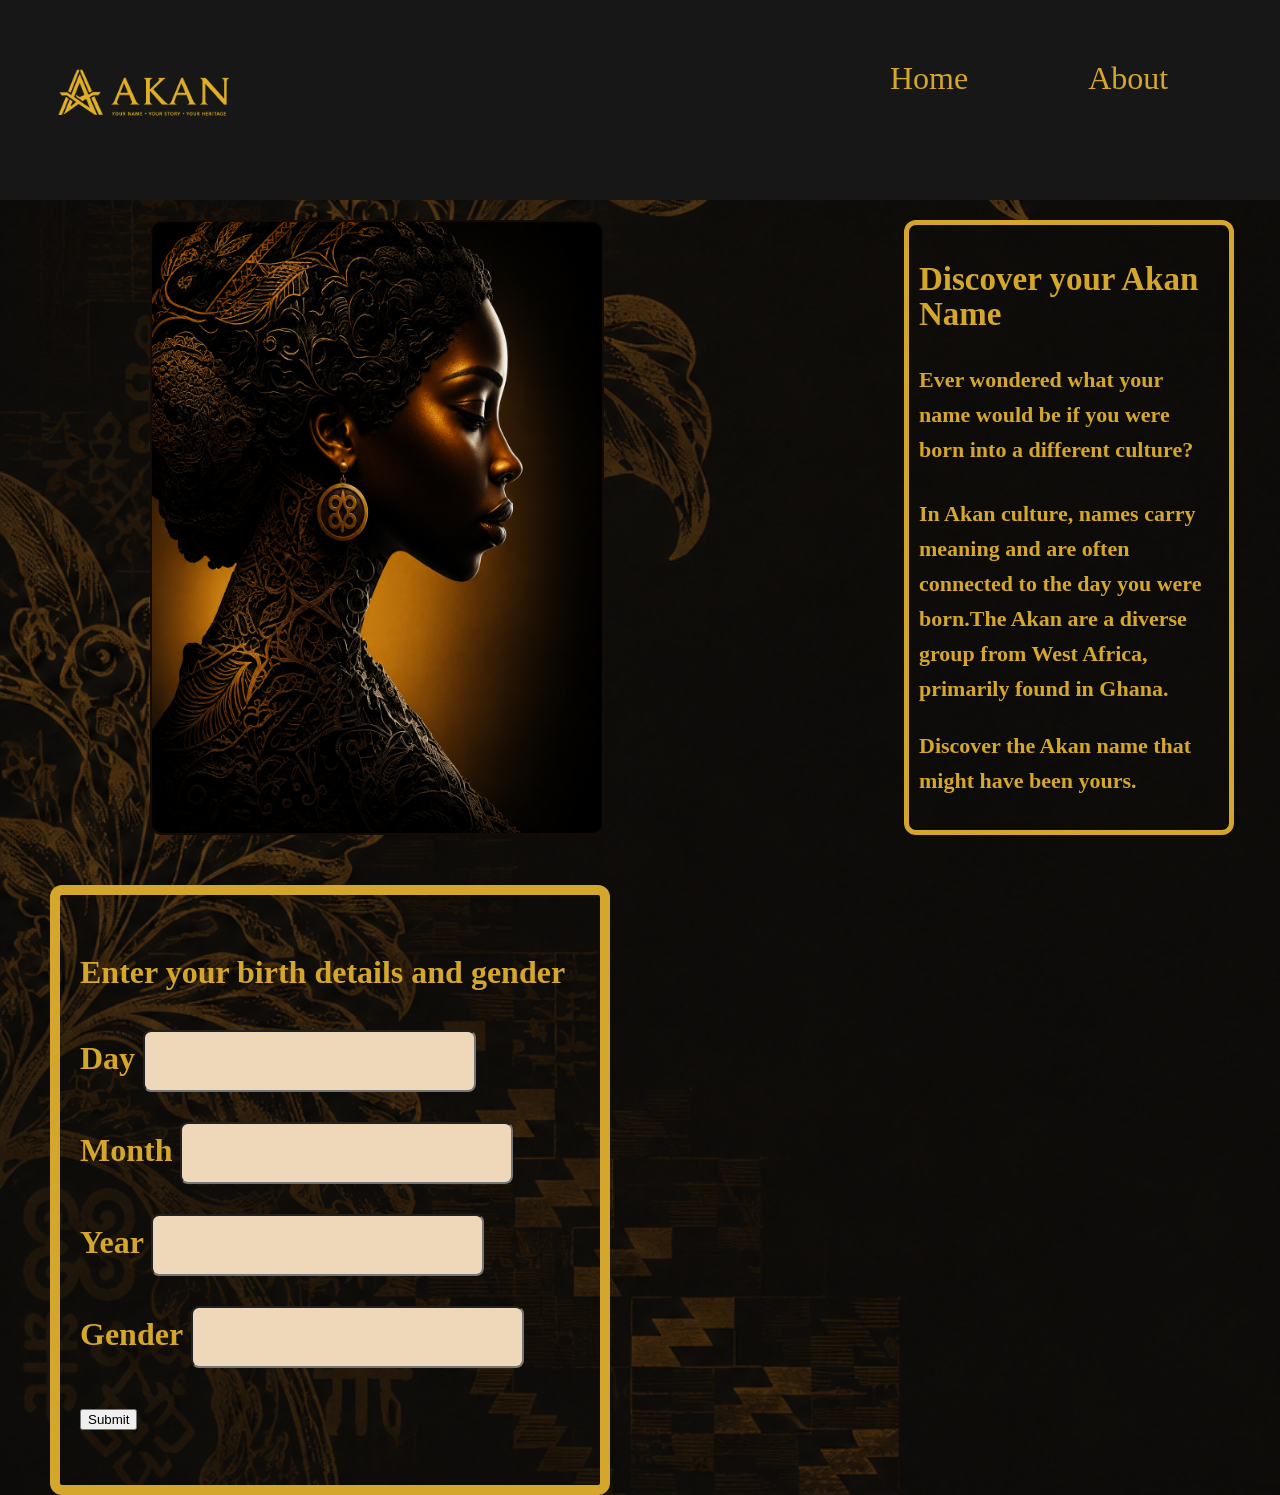
==== index.html @ 56be3c13 "Add Submit button" ====
<!DOCTYPE html>
<html lang="en">
<head>
    <meta charset="UTF-8">
    <meta name="viewport" content="width=device-width, initial-scale=1.0">
    <link rel="stylesheet" href="styles.css">
    <title>Akan Name Generator</title>
</head>
<body>
    <header>
        <nav>
            <img id="logo" src="images/logo.png" alt="akan logo">
            
        <ul id="menu">
        <li ><a href=" " class="menu_item">Home</a></li>
        <li ><a href=" " class="menu_item">About</a></li>
        <li ><a href=" " class="menu_item">Culture</a></li>
        </ul>
        </nav>
    </header>
    <main>
        <section>
            <div id="intro">
            <img id="akanlady" src="images/akanlady.png" alt="akan lady">
            <div id ="welcome">
            <h1>Discover your Akan Name</h1>
            <h4>Ever wondered what your name would be if you were born into a different culture?</h4>
            <p>In Akan culture, names carry meaning and are often connected to the day you were born.The Akan are a diverse group from West Africa, primarily found in Ghana.</p>
            <p>Discover the Akan name that might have been yours.</p>
            </div>
            </div>
        </section>
        <section>
            <div id="form">
                <h4>Enter your birth details and gender</h4>
            <label for="Day">Day  </label>
            <input type="number"> <br> <br>

            <label for="month">Month</label>
            <input type="text"> <br> <br>

            <label for="year">Year </label>
            <input type="number"> <br> <br>

            <label for="Gender">Gender</label>
            <input type="text"> <br><br>

            <button id="btn">Submit</button>
            </div>
        </section>
    </main>
    <footer></footer>
    <script src="index.js"></script>
</body>
</html>
---- styles.css ----
body {
    margin: 0;
    background-image: url("images/background.png");
    background-size: cover;
}

nav {
   display: flex; 
   gap: 550px;
   background-color: #171717;
   height: 200px;
}
#logo {
    width: 300px;
    margin-top: 0;
    padding-top: 0;
}
#menu {
    display: flex;
    list-style: none;
    margin-top: 60px;
    gap: 120px;
    

}
#menu li a{
    text-decoration: none;
    color: #D4A72C;
    font-size: xx-large;
    
}
#menu li a:hover {
    background-color: #D4A72C;
    color: #171717;
    border-radius: 2px;
    padding: 2px;
}
#akanlady {
    width: 450px;
    margin-top: 20px;
    margin-left: 150px;
    border-radius: 12px;
    border: 2px solid #160A06;

}
#intro {
    display: flex;
    gap: 300px;

}
#welcome {
    width: 300px;
    line-height: 35px;
    font-weight: bold;
    font-size: 22px;
    border: 5px solid #D4A72C;
    border-radius: 12px;
    margin-top: 20px;
    padding: 10px;
    color: #D4A72C;

}
#form {
    line-height: 30px;
    margin-top: 50px;
    border: 10px solid #D4A72C;
    border-radius: 12px;
    width: 500px;
    height: 550px;
    font-size: xx-large;
    color: #D4A72C;
    padding: 20px;
    font-weight: bold;
    margin-left: 50px;
}
#form input {
background-color: #eed8b9;
padding: 15px;
border-radius: 8px;
color: #171717;
font-size: 24px;
}
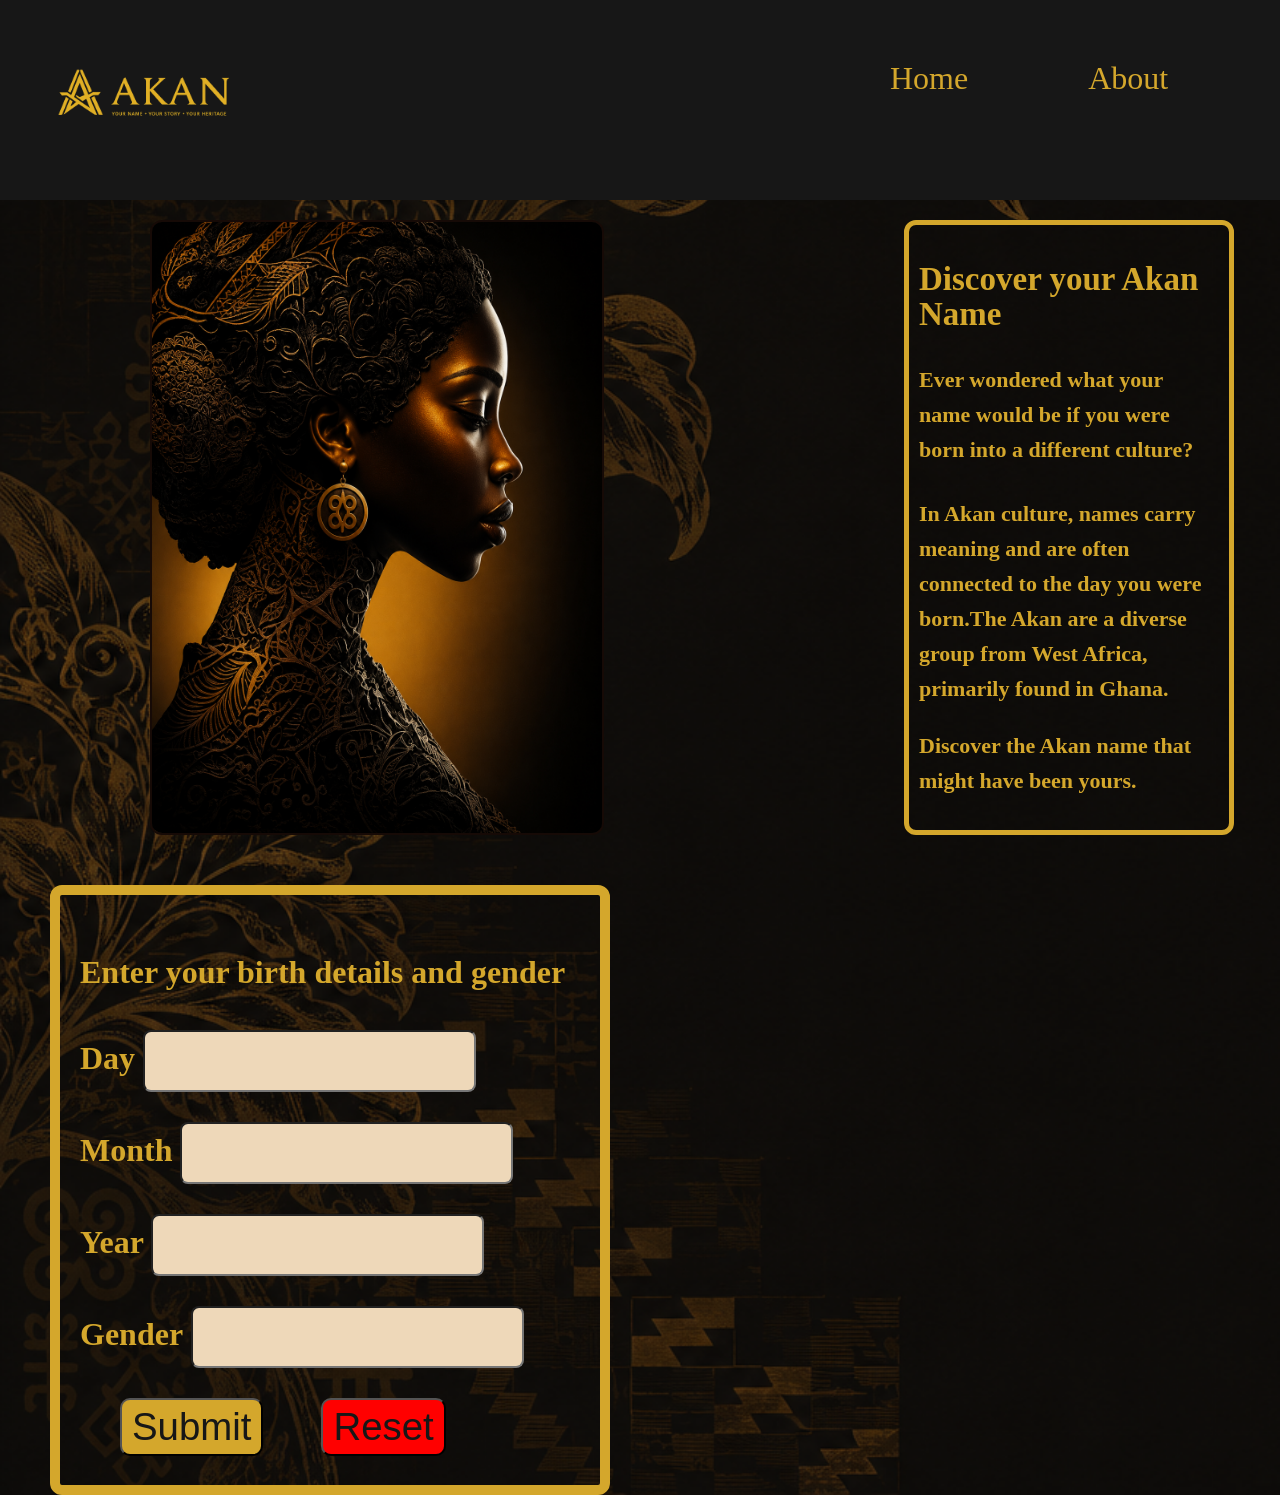
==== commit 9c4c8f2b: "Add reset button" ====
--- a/index.html
+++ b/index.html
@@ -45,7 +45,8 @@
             <label for="Gender">Gender</label>
             <input type="text"> <br><br>
 
-            <button id="btn">Submit</button>
+            <button id="Submit">Submit</button>
+            <button id="Reset">Reset</button>
             </div>
         </section>
     </main>
--- a/styles.css
+++ b/styles.css
@@ -81,7 +81,42 @@
 font-size: 24px;
 }
     
-    
+#Submit {
+    padding:5px 10px;
+    font-size: larger;
+    border-radius: 10px;
+    color: #171717;
+    background-color: #D4A72C;
+    margin-left: 40px;
+}   
+#Reset {
+    padding:5px 10px;
+    font-size: larger;
+    border-radius: 10px;
+    color: #171717;
+    background-color: red;
+    margin-left: 50px;
+    
+}
+
+
+
+
+
+
+
+
+
+
+
+
+
+
+
+
+
+
+}
     
     
     
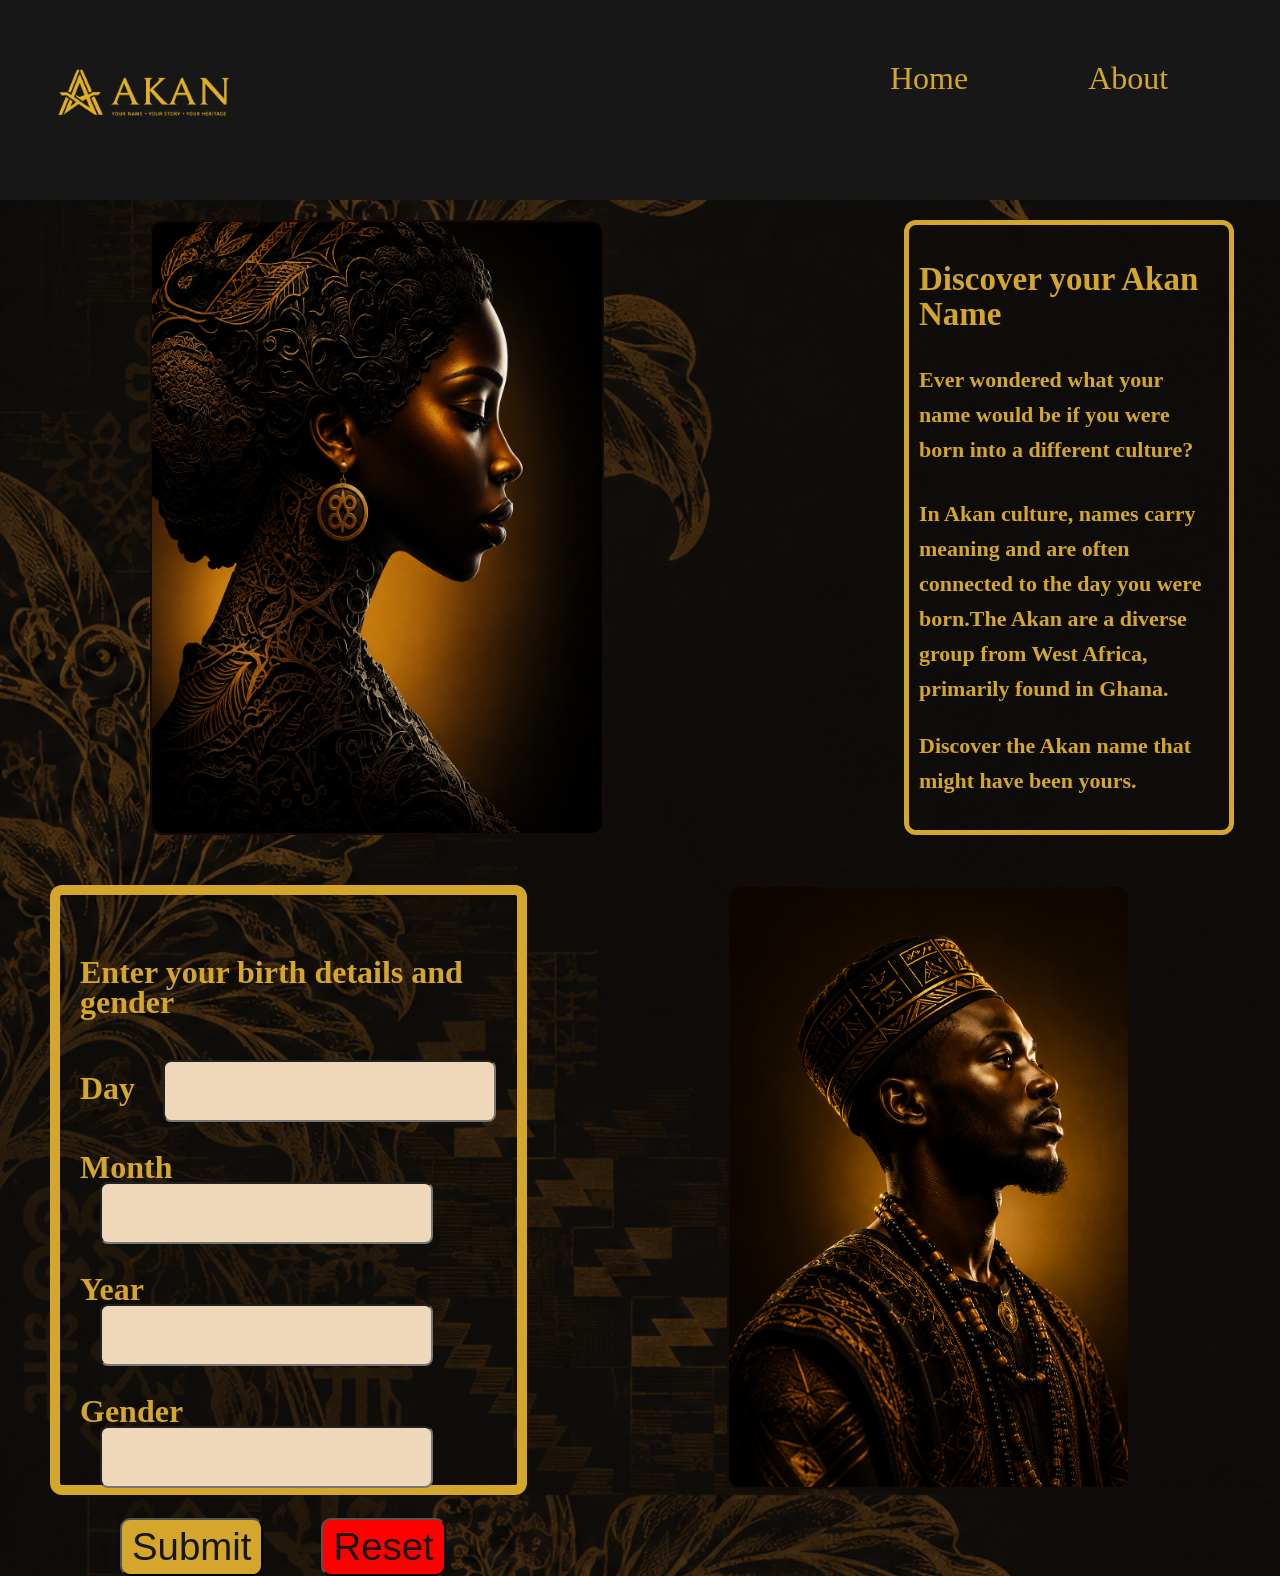
==== commit ef2f19e5: "Update form using CSS" ====
--- a/index.html
+++ b/index.html
@@ -31,6 +31,7 @@
             </div>
         </section>
         <section>
+            <div id = hero>
             <div id="form">
                 <h4>Enter your birth details and gender</h4>
             <label for="Day">Day  </label>
@@ -48,6 +49,8 @@
             <button id="Submit">Submit</button>
             <button id="Reset">Reset</button>
             </div>
+            <img id="akanman" src="images/akanman.png" alt="akan man">
+            </div>
         </section>
     </main>
     <footer></footer>
--- a/styles.css
+++ b/styles.css
@@ -41,6 +41,14 @@
     margin-left: 150px;
     border-radius: 12px;
     border: 2px solid #160A06;
+}
+#akanman {
+    width: 450px;
+    margin-top: 50px;
+    margin-right: 150px;
+    border-radius: 12px;
+    border: 2px solid #160A06;
+    height: 600px;
 
 }
 #intro {
@@ -79,6 +87,7 @@
 border-radius: 8px;
 color: #171717;
 font-size: 24px;
+margin-left: 20px;
 }
     
 #Submit {
@@ -98,6 +107,10 @@
     margin-left: 50px;
     
 }
+#hero {
+    display: flex;
+    gap: 200px;
+}
 
 
 
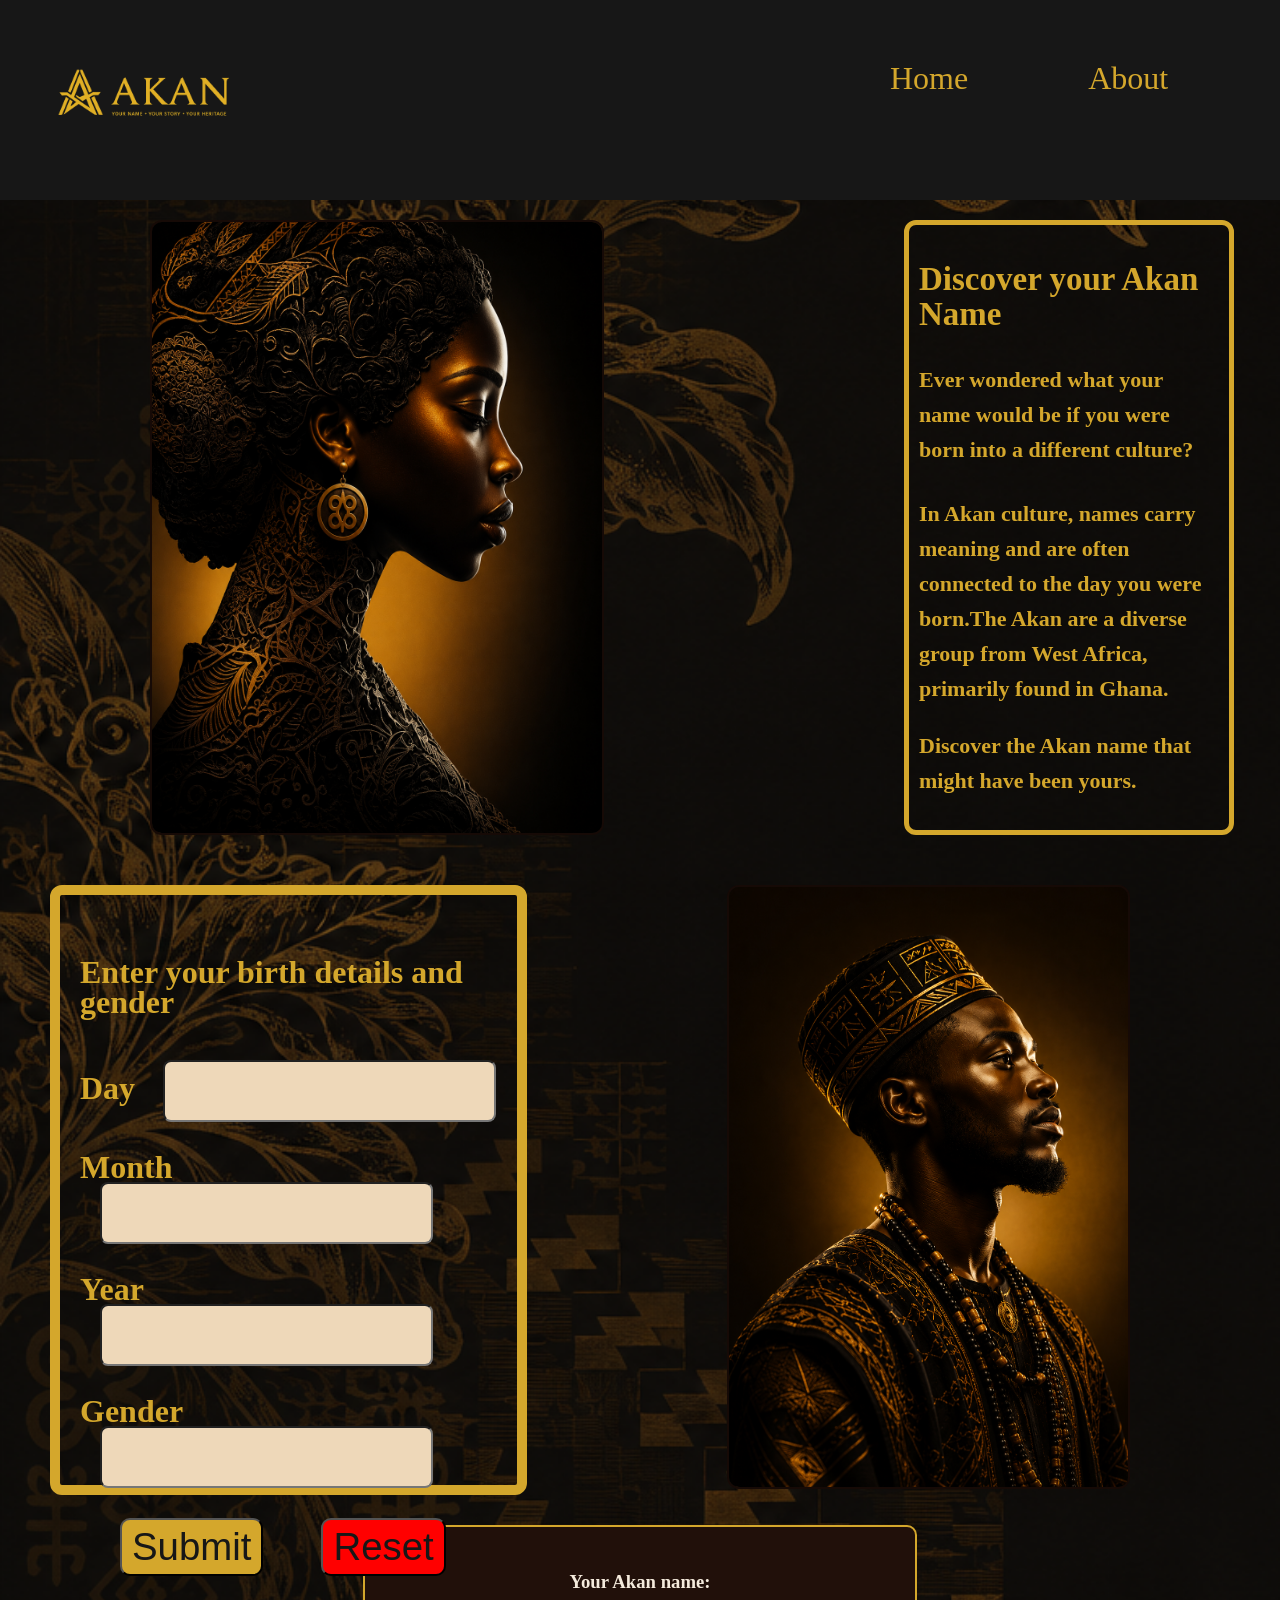
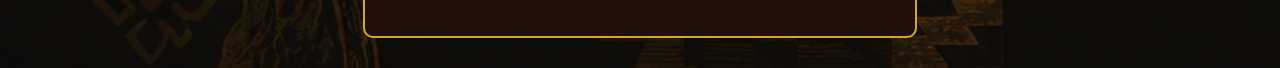
==== commit 981521d7: "Update result section using CSS" ====
--- a/index.html
+++ b/index.html
@@ -52,6 +52,12 @@
             <img id="akanman" src="images/akanman.png" alt="akan man">
             </div>
         </section>
+        <section>
+            <div id="result">
+                <h3>Your Akan name:</h3>
+            <p id="Akan-name"></p>
+            </div>
+        </section>
     </main>
     <footer></footer>
     <script src="index.js"></script>
--- a/styles.css
+++ b/styles.css
@@ -111,25 +111,36 @@
     display: flex;
     gap: 200px;
 }
-
-
-
-
-
-
-
-
-
-
-
-
-
-
-
-
-
-
-}
+#result {
+    text-align: center;
+    color: #F5EBDD;
+    border: 2px solid #D4A72C;
+    
+    border-radius: 10px;
+    padding: 25px;
+    background-color: #21100A;
+    width: 500px;
+    margin: 30px auto;
+    
+}
+
+
+
+
+
+
+
+
+
+
+
+
+
+
+
+
+
+
     
     
     
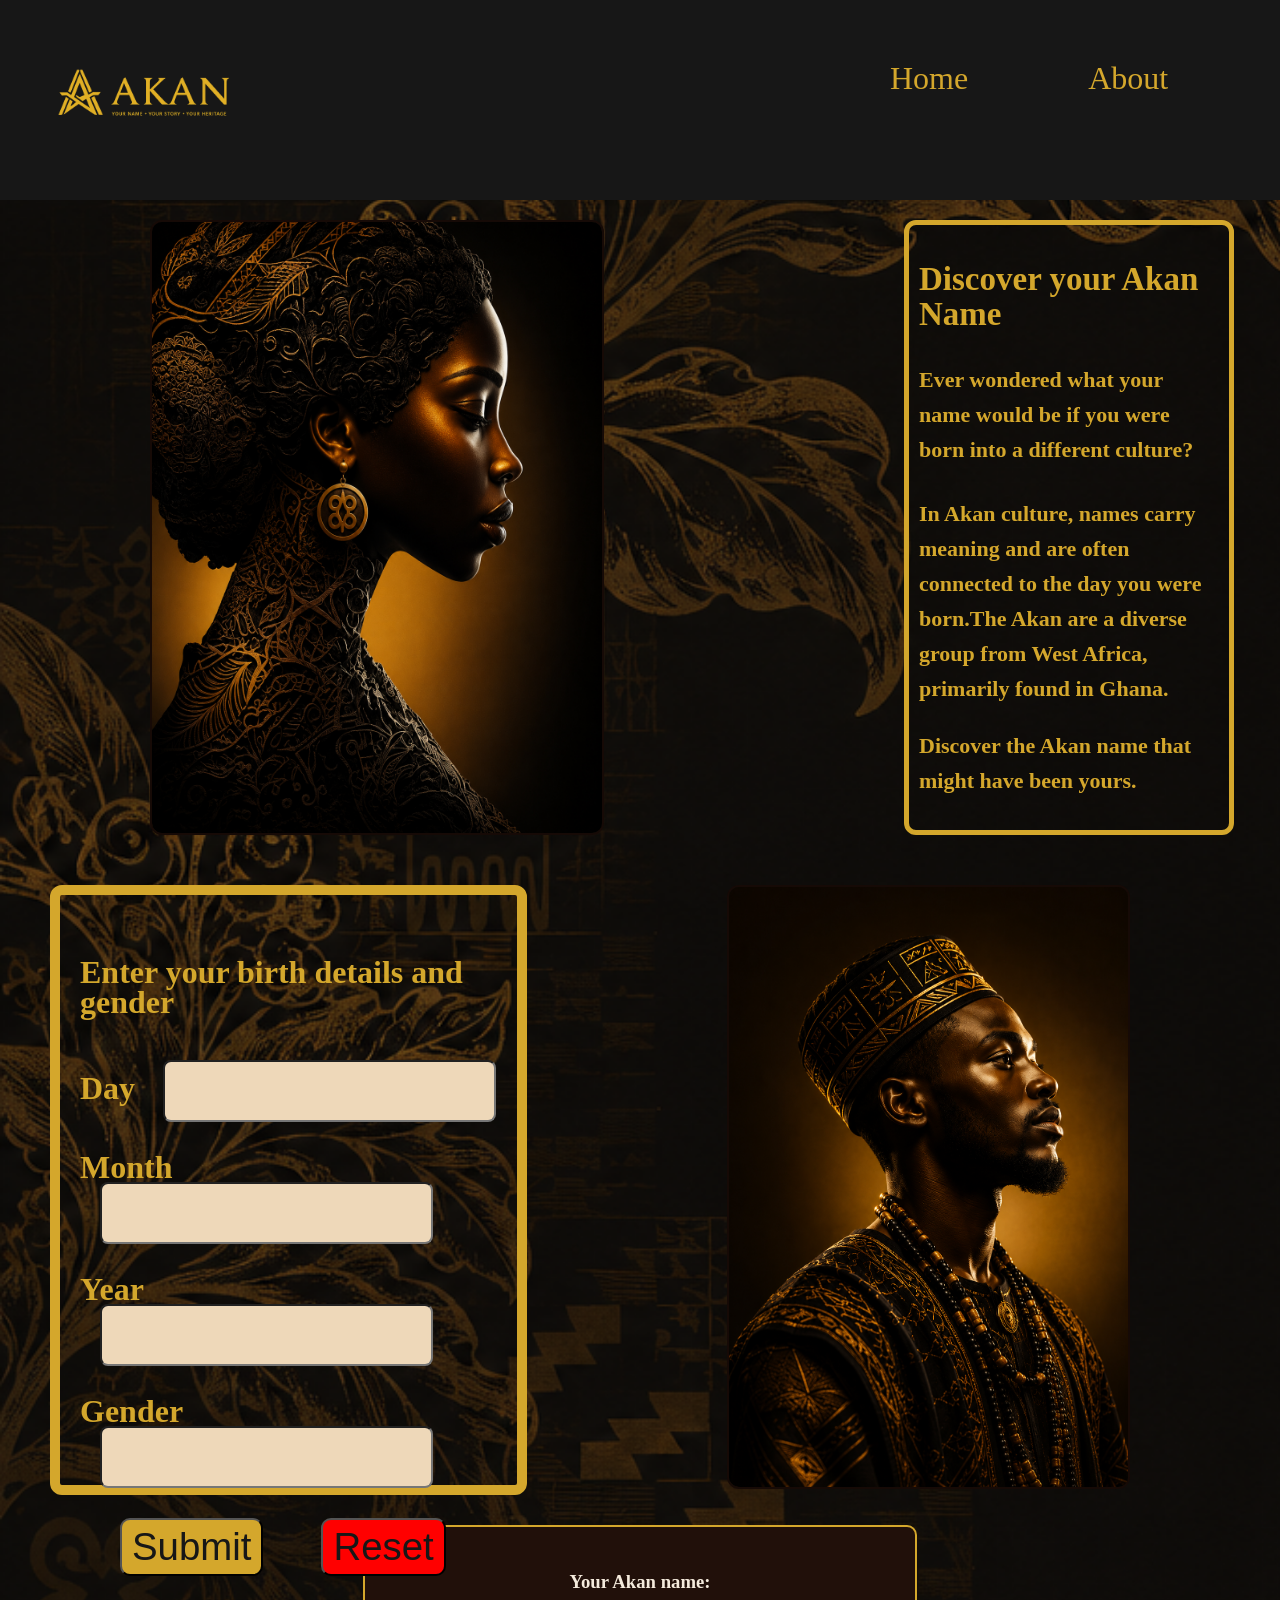
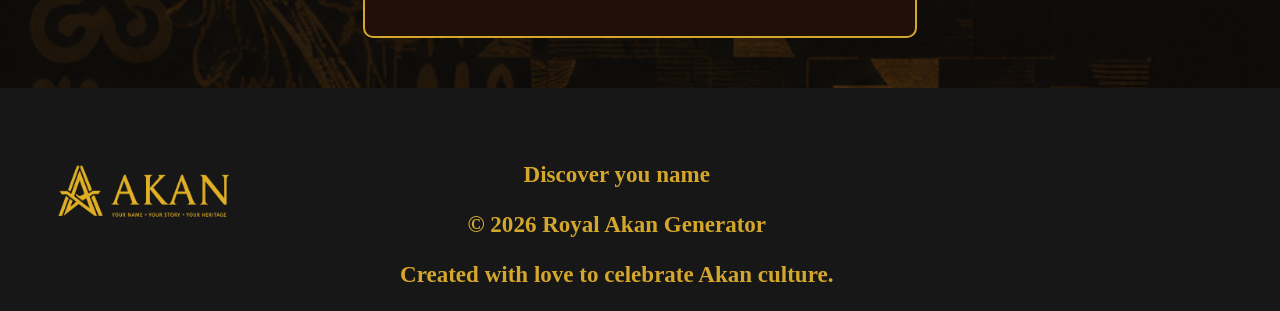
==== commit e00cd609: "place akan names in arrays" ====
--- a/index.html
+++ b/index.html
@@ -9,7 +9,7 @@
 <body>
     <header>
         <nav>
-            <img id="logo" src="images/logo.png" alt="akan logo">
+            <img class="logo" src="images/logo.png" alt="akan logo">
             
         <ul id="menu">
         <li ><a href=" " class="menu_item">Home</a></li>
@@ -32,22 +32,24 @@
         </section>
         <section>
             <div id = hero>
-            <div id="form">
+            <div id="card">
+                <form id="form">
                 <h4>Enter your birth details and gender</h4>
-            <label for="Day">Day  </label>
-            <input type="number"> <br> <br>
+            <label for="day">Day  </label>
+            <input id="day" type="number"> <br> <br>
 
             <label for="month">Month</label>
-            <input type="text"> <br> <br>
+            <input id="month" type="number"> <br> <br>
 
             <label for="year">Year </label>
-            <input type="number"> <br> <br>
+            <input id="year" type="number"> <br> <br>
 
-            <label for="Gender">Gender</label>
-            <input type="text"> <br><br>
+            <label for="gender">Gender</label>
+            <input id="gender" type="text"> <br><br>
 
-            <button id="Submit">Submit</button>
-            <button id="Reset">Reset</button>
+            <button id="Submit" type="submit">Submit</button>
+            <button id="Reset" type="reset">Reset</button>
+            </form>
             </div>
             <img id="akanman" src="images/akanman.png" alt="akan man">
             </div>
@@ -59,7 +61,16 @@
             </div>
         </section>
     </main>
-    <footer></footer>
+    <footer>
+        <div id="footer">
+        <img class="logo" src="images/logo.png" alt="akan logo">
+        <div >
+        <p>Discover you name</p>
+        <p>&copy; 2026 Royal Akan Generator</p>
+        <p>Created with love to celebrate Akan culture.</p>
+        </div>
+        </div>
+    </footer>
     <script src="index.js"></script>
 </body>
 </html>
--- a/styles.css
+++ b/styles.css
@@ -10,7 +10,7 @@
    background-color: #171717;
    height: 200px;
 }
-#logo {
+.logo {
     width: 300px;
     margin-top: 0;
     padding-top: 0;
@@ -68,7 +68,7 @@
     color: #D4A72C;
 
 }
-#form {
+#card {
     line-height: 30px;
     margin-top: 50px;
     border: 10px solid #D4A72C;
@@ -81,7 +81,7 @@
     font-weight: bold;
     margin-left: 50px;
 }
-#form input {
+#card input {
 background-color: #eed8b9;
 padding: 15px;
 border-radius: 8px;
@@ -123,8 +123,19 @@
     margin: 30px auto;
     
 }
-
-
+#footer {
+  display: flex;  
+  gap: 100px;
+  background-color: #171717;
+
+}
+footer div {
+    margin-top: 50px;
+    text-align: center;
+    color: #D4A72C;
+    font-size: larger;
+    font-weight: bolder;
+}
 
 
 
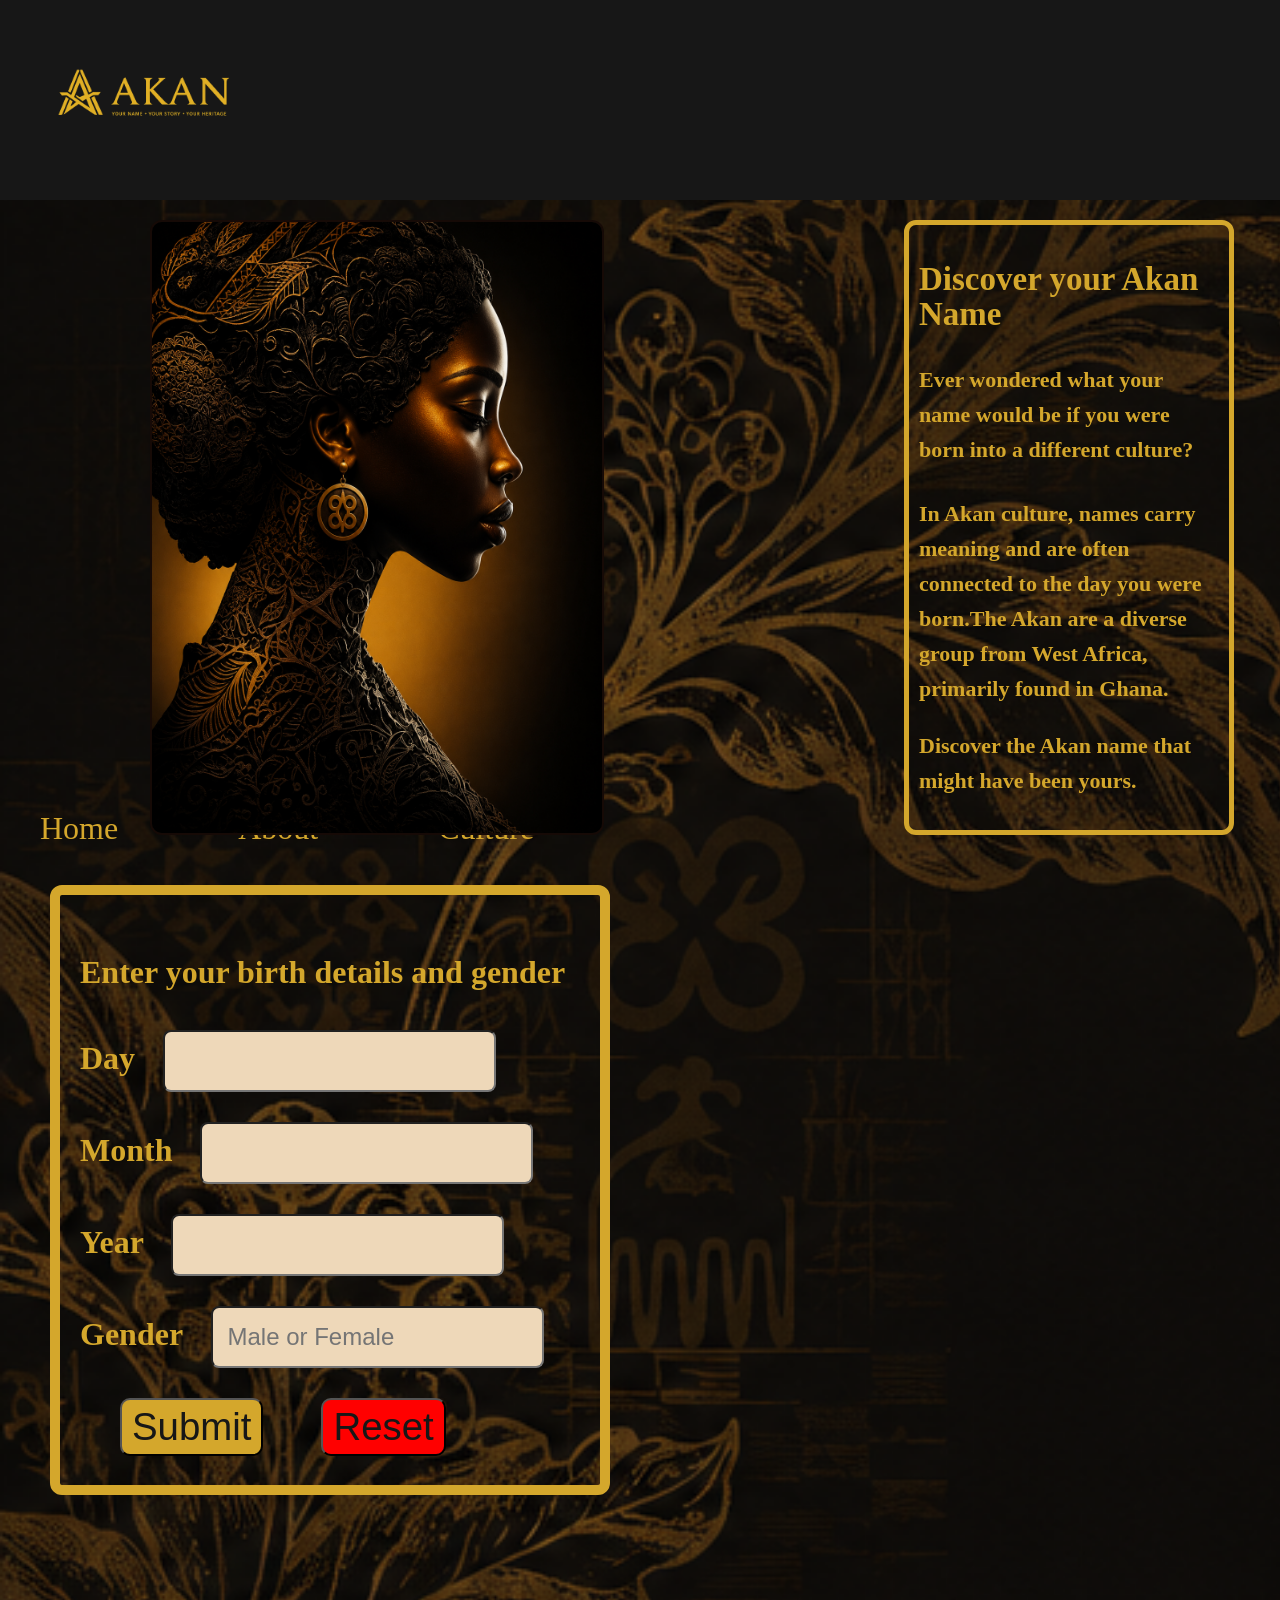
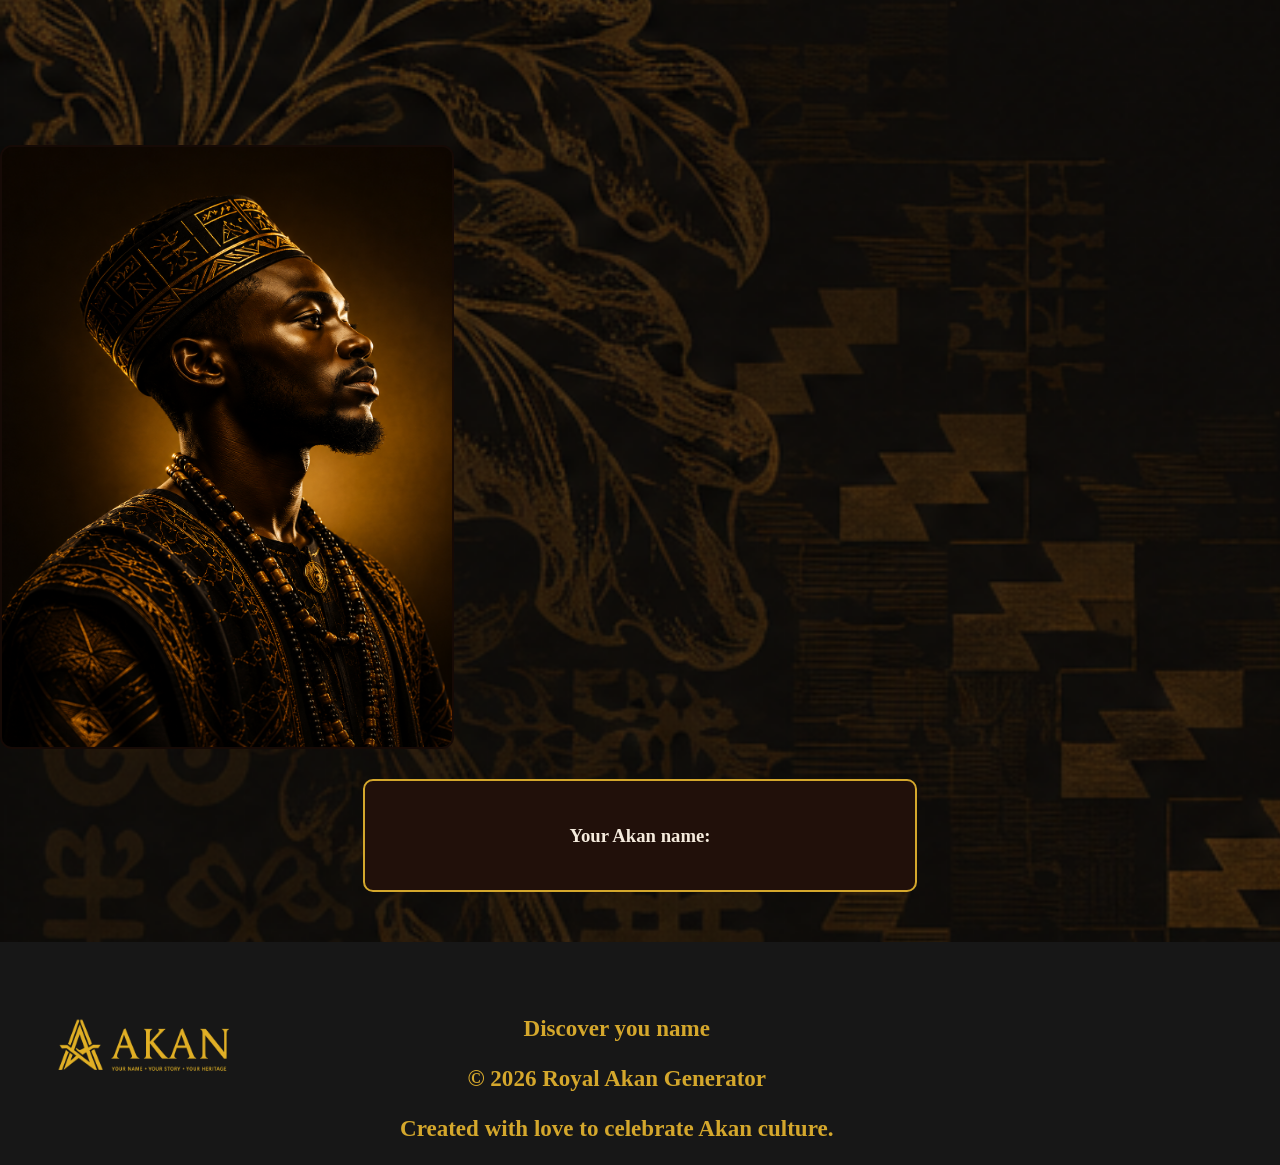
==== commit c9b1fa77: "update using CSS" ====
--- a/index.html
+++ b/index.html
@@ -45,7 +45,7 @@
             <input id="year" type="number"> <br> <br>
 
             <label for="gender">Gender</label>
-            <input id="gender" type="text"> <br><br>
+            <input id="gender" type="text" placeholder="Male or Female" required> <br><br>
 
             <button id="Submit" type="submit">Submit</button>
             <button id="Reset" type="reset">Reset</button>
--- a/styles.css
+++ b/styles.css
@@ -9,6 +9,7 @@
    gap: 550px;
    background-color: #171717;
    height: 200px;
+   flex-wrap: wrap;
 }
 .logo {
     width: 300px;
@@ -54,6 +55,7 @@
 #intro {
     display: flex;
     gap: 300px;
+    flex-wrap: wrap;
 
 }
 #welcome {
@@ -110,6 +112,7 @@
 #hero {
     display: flex;
     gap: 200px;
+    flex-wrap: wrap;
 }
 #result {
     text-align: center;
@@ -136,8 +139,9 @@
     font-size: larger;
     font-weight: bolder;
 }
-
-
+#gender ::placeholder {
+    color: #D4A72C;
+}
 
 
 
